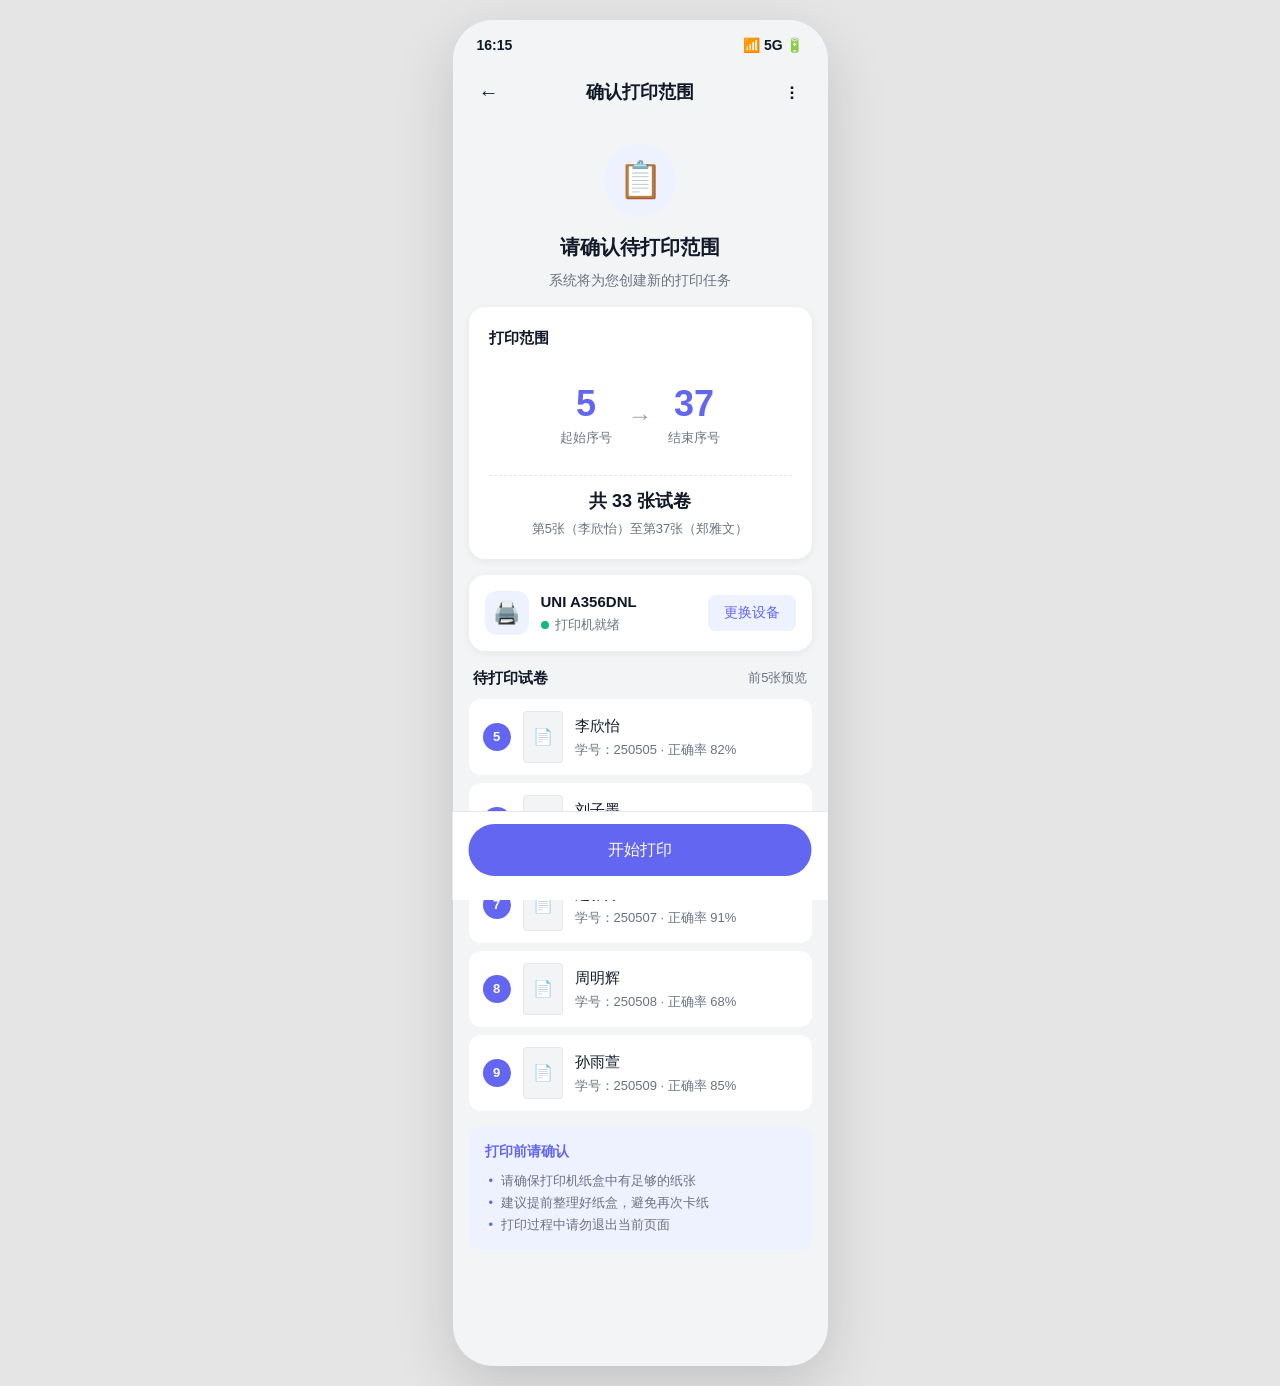
==== confirm-print.html @ 76f3d851 "Add paper jam prototype pages" ====
<!DOCTYPE html>
<html lang="zh-CN">
<head>
<meta charset="UTF-8">
<meta name="viewport" content="width=device-width, initial-scale=1.0, maximum-scale=1.0, user-scalable=no">
<title>确认打印范围</title>
<link rel="stylesheet" href="styles.css">
<style>
.confirm-header {
  padding: 24px 16px 16px;
  text-align: center;
}

.confirm-header__icon {
  width: 72px;
  height: 72px;
  background: var(--primary-fade);
  border-radius: 50%;
  display: flex;
  align-items: center;
  justify-content: center;
  margin: 0 auto 16px;
  font-size: 36px;
}

.confirm-header__title {
  font-size: 20px;
  font-weight: 600;
}

.confirm-header__desc {
  font-size: 14px;
  color: var(--text-secondary);
  margin-top: 8px;
}

/* 范围卡片 */
.range-card {
  margin: 0 16px 16px;
  background: white;
  border-radius: 16px;
  padding: 20px;
  box-shadow: 0 2px 8px rgba(0,0,0,0.06);
}

.range-card__title {
  font-size: 15px;
  font-weight: 600;
  margin-bottom: 16px;
}

.range-display {
  display: flex;
  align-items: center;
  justify-content: center;
  gap: 16px;
  padding: 20px 0;
}

.range-display__item {
  text-align: center;
}

.range-display__num {
  font-size: 36px;
  font-weight: 700;
  color: var(--primary);
  line-height: 1;
}

.range-display__label {
  font-size: 13px;
  color: var(--text-secondary);
  margin-top: 6px;
}

.range-display__arrow {
  font-size: 24px;
  color: var(--text-tertiary);
}

.range-display__total {
  text-align: center;
  padding-top: 12px;
  border-top: 1px dashed var(--border);
  margin-top: 8px;
}

.range-display__total-num {
  font-size: 18px;
  font-weight: 600;
  color: var(--text-primary);
}

.range-display__total-label {
  font-size: 13px;
  color: var(--text-secondary);
  margin-top: 4px;
}

/* 试卷列表预览 */
.preview-list {
  margin: 0 16px 16px;
}

.preview-list__header {
  display: flex;
  justify-content: space-between;
  align-items: center;
  padding: 0 4px 10px;
}

.preview-list__title {
  font-size: 15px;
  font-weight: 600;
}

.preview-list__count {
  font-size: 13px;
  color: var(--text-secondary);
}

.preview-item {
  display: flex;
  align-items: center;
  gap: 12px;
  padding: 12px 14px;
  background: white;
  border-radius: 12px;
  margin-bottom: 8px;
}

.preview-item__seq {
  width: 28px;
  height: 28px;
  border-radius: 50%;
  background: var(--primary);
  color: white;
  font-size: 13px;
  font-weight: 600;
  display: flex;
  align-items: center;
  justify-content: center;
  flex-shrink: 0;
}

.preview-item__preview {
  width: 40px;
  height: 52px;
  border-radius: 3px;
  background: var(--bg-page);
  display: flex;
  align-items: center;
  justify-content: center;
  font-size: 16px;
  border: 1px solid var(--border);
  flex-shrink: 0;
}

.preview-item__info {
  flex: 1;
}

.preview-item__name {
  font-size: 15px;
  font-weight: 500;
  color: var(--text-primary);
}

.preview-item__detail {
  font-size: 13px;
  color: var(--text-secondary);
  margin-top: 2px;
}

/* 提示信息 */
.tips-card {
  margin: 0 16px 16px;
  background: var(--primary-fade);
  border-radius: 12px;
  padding: 14px 16px;
}

.tips-card__title {
  font-size: 14px;
  font-weight: 600;
  color: var(--primary);
  margin-bottom: 8px;
}

.tips-card__item {
  font-size: 13px;
  color: var(--text-secondary);
  line-height: 1.7;
  padding-left: 16px;
  position: relative;
}

.tips-card__item::before {
  content: '•';
  position: absolute;
  left: 4px;
  color: var(--primary);
}

/* 设备信息 */
.device-card {
  margin: 0 16px 16px;
  background: white;
  border-radius: 16px;
  padding: 16px;
  display: flex;
  align-items: center;
  gap: 12px;
  box-shadow: 0 2px 8px rgba(0,0,0,0.06);
}

.device-card__icon {
  width: 44px;
  height: 44px;
  border-radius: 12px;
  background: var(--primary-fade);
  display: flex;
  align-items: center;
  justify-content: center;
  font-size: 22px;
  flex-shrink: 0;
}

.device-card__info {
  flex: 1;
}

.device-card__name {
  font-size: 15px;
  font-weight: 600;
}

.device-card__status {
  font-size: 13px;
  color: var(--text-secondary);
  margin-top: 2px;
  display: flex;
  align-items: center;
  gap: 6px;
}

.device-card__status-dot {
  width: 8px;
  height: 8px;
  border-radius: 50%;
  background: var(--success);
}
</style>
</head>
<body>

<div class="phone">
  <div class="status-bar">
    <span>16:15</span>
    <span>📶 5G 🔋</span>
  </div>

  <header class="app-bar">
    <button class="app-bar__back" onclick="history.back()">←</button>
    <h1 class="app-bar__title">确认打印范围</h1>
    <div class="app-bar__actions">
      <button class="app-bar__more">⋮</button>
    </div>
  </header>

  <!-- 头部确认区 -->
  <div class="confirm-header">
    <div class="confirm-header__icon">📋</div>
    <div class="confirm-header__title">请确认待打印范围</div>
    <div class="confirm-header__desc">系统将为您创建新的打印任务</div>
  </div>

  <!-- 打印范围卡片 -->
  <div class="range-card">
    <div class="range-card__title">打印范围</div>
    <div class="range-display">
      <div class="range-display__item">
        <div class="range-display__num">5</div>
        <div class="range-display__label">起始序号</div>
      </div>
      <div class="range-display__arrow">→</div>
      <div class="range-display__item">
        <div class="range-display__num">37</div>
        <div class="range-display__label">结束序号</div>
      </div>
    </div>
    <div class="range-display__total">
      <div class="range-display__total-num">共 33 张试卷</div>
      <div class="range-display__total-label">第5张（李欣怡）至第37张（郑雅文）</div>
    </div>
  </div>

  <!-- 设备信息 -->
  <div class="device-card">
    <div class="device-card__icon">🖨️</div>
    <div class="device-card__info">
      <div class="device-card__name">UNI A356DNL</div>
      <div class="device-card__status">
        <span class="device-card__status-dot"></span>
        打印机就绪
      </div>
    </div>
    <button class="btn btn--small" style="flex-shrink:0;">更换设备</button>
  </div>

  <!-- 试卷列表预览 -->
  <div class="preview-list">
    <div class="preview-list__header">
      <span class="preview-list__title">待打印试卷</span>
      <span class="preview-list__count">前5张预览</span>
    </div>

    <div class="preview-item">
      <div class="preview-item__seq">5</div>
      <div class="preview-item__preview">📄</div>
      <div class="preview-item__info">
        <div class="preview-item__name">李欣怡</div>
        <div class="preview-item__detail">学号：250505 · 正确率 82%</div>
      </div>
    </div>

    <div class="preview-item">
      <div class="preview-item__seq">6</div>
      <div class="preview-item__preview">📄</div>
      <div class="preview-item__info">
        <div class="preview-item__name">刘子墨</div>
        <div class="preview-item__detail">学号：250506 · 正确率 75%</div>
      </div>
    </div>

    <div class="preview-item">
      <div class="preview-item__seq">7</div>
      <div class="preview-item__preview">📄</div>
      <div class="preview-item__info">
        <div class="preview-item__name">赵雅婷</div>
        <div class="preview-item__detail">学号：250507 · 正确率 91%</div>
      </div>
    </div>

    <div class="preview-item">
      <div class="preview-item__seq">8</div>
      <div class="preview-item__preview">📄</div>
      <div class="preview-item__info">
        <div class="preview-item__name">周明辉</div>
        <div class="preview-item__detail">学号：250508 · 正确率 68%</div>
      </div>
    </div>

    <div class="preview-item">
      <div class="preview-item__seq">9</div>
      <div class="preview-item__preview">📄</div>
      <div class="preview-item__info">
        <div class="preview-item__name">孙雨萱</div>
        <div class="preview-item__detail">学号：250509 · 正确率 85%</div>
      </div>
    </div>
  </div>

  <!-- 提示信息 -->
  <div class="tips-card">
    <div class="tips-card__title">打印前请确认</div>
    <div class="tips-card__item">请确保打印机纸盒中有足够的纸张</div>
    <div class="tips-card__item">建议提前整理好纸盒，避免再次卡纸</div>
    <div class="tips-card__item">打印过程中请勿退出当前页面</div>
  </div>

  <!-- 底部操作 -->
  <div class="bottom-actions">
    <button class="btn btn--primary" onclick="showPrintDialog()">开始打印</button>
  </div>

  <!-- 弹窗：开始打印确认 -->
  <div id="printDialog" class="dialog-overlay" style="display:none;">
    <div class="dialog">
      <div class="dialog__content">
        <div class="dialog__icon dialog__icon--warning">🖨️</div>
        <div class="dialog__title">开始打印</div>
        <div class="dialog__desc">即将开始打印第 5 张至第 37 张，共 33 张试卷。<br><br>请确认打印机纸盒中纸张充足，打印过程中请勿退出当前页面。</div>
      </div>
      <div class="dialog__actions">
        <button class="dialog__btn dialog__btn--cancel" onclick="hideDialog()">取消</button>
        <button class="dialog__btn dialog__btn--confirm" onclick="startPrint()">确认打印</button>
      </div>
    </div>
  </div>
</div>

<script>
function showPrintDialog() {
  document.getElementById('printDialog').style.display = 'flex';
}
function hideDialog() {
  document.getElementById('printDialog').style.display = 'none';
}
function startPrint() {
  hideDialog();
  window.location.href = 'print-complete.html?type=printing';
}
</script>

</body>
</html>
---- styles.css ----
/* ============================================
   EduMate UI Design System — 卡纸兜底模块
   ============================================ */

:root {
  --primary: #6366F1;
  --primary-light: #818CF8;
  --primary-fade: #EEF2FF;
  --success: #10B981;
  --success-light: #D1FAE5;
  --warning: #F59E0B;
  --warning-light: #FFFBEB;
  --danger: #EF4444;
  --danger-light: #FEF2F2;
  --bg-page: #F3F4F6;
  --bg-card: #FFFFFF;
  --text-primary: #111827;
  --text-secondary: #6B7280;
  --text-tertiary: #9CA3AF;
  --border: #E5E7EB;
}

* { box-sizing: border-box; margin: 0; padding: 0; }

body {
  font-family: -apple-system, BlinkMacSystemFont, "PingFang SC", "Hiragino Sans GB", "Microsoft YaHei", sans-serif;
  font-size: 16px;
  line-height: 1.5;
  color: var(--text-primary);
  background: #e5e5e5;
  -webkit-font-smoothing: antialiased;
}

/* 手机模拟器 */
.phone {
  width: 375px;
  min-height: 812px;
  margin: 20px auto;
  background: var(--bg-page);
  position: relative;
  overflow: hidden;
  box-shadow: 0 20px 60px rgba(0,0,0,0.15);
  border-radius: 40px;
  padding-bottom: 100px;
}

/* 顶部状态栏模拟 */
.status-bar {
  height: 44px;
  background: var(--bg-page);
  display: flex;
  align-items: flex-end;
  justify-content: space-between;
  padding: 0 24px 8px;
  font-size: 14px;
  font-weight: 600;
}

/* App Bar */
.app-bar {
  display: flex;
  align-items: center;
  justify-content: space-between;
  height: 56px;
  padding: 0 16px;
  background: var(--bg-page);
  position: relative;
}

.app-bar__back, .app-bar__more {
  width: 40px; height: 40px;
  display: flex; align-items: center; justify-content: center;
  background: none; border: none;
  font-size: 20px; color: var(--text-primary);
  cursor: pointer; border-radius: 50%;
}

.app-bar__title {
  font-size: 18px; font-weight: 600;
  position: absolute; left: 50%; transform: translateX(-50%);
}

/* 步骤条 */
.step-bar {
  display: flex;
  align-items: flex-start;
  justify-content: space-between;
  padding: 16px;
  background: var(--bg-page);
}

.step {
  display: flex;
  flex-direction: column;
  align-items: center;
  gap: 8px;
  flex: 1;
  position: relative;
}

.step:not(:last-child)::after {
  content: '';
  position: absolute;
  top: 14px; right: -50%;
  width: 100%; height: 2px;
  background: var(--primary);
  z-index: 0;
}

.step--pending:not(:last-child)::after {
  background: var(--border);
}

.step__circle {
  width: 28px; height: 28px;
  border-radius: 50%;
  display: flex; align-items: center; justify-content: center;
  font-size: 12px; font-weight: 600;
  z-index: 1;
}

.step--completed .step__circle {
  background: var(--primary); color: white;
}

.step--current .step__circle {
  background: var(--primary); color: white;
}

.step--pending .step__circle {
  background: white; color: var(--text-tertiary);
  border: 2px solid var(--border);
}

.step__label {
  font-size: 12px;
  text-align: center;
}

.step--completed .step__label {
  color: var(--primary);
}

.step--current .step__label {
  color: var(--primary);
}

.step--pending .step__label {
  color: var(--text-tertiary);
}

/* 按钮 */
.btn {
  display: flex; align-items: center; justify-content: center;
  border: none; cursor: pointer;
  font-family: inherit; font-size: 16px; font-weight: 500;
  transition: all 0.15s;
  -webkit-tap-highlight-color: transparent;
}

.btn:active { transform: scale(0.97); }

.btn--primary {
  width: 100%; height: 52px;
  background: var(--primary); color: white;
  border-radius: 9999px;
}

.btn--secondary {
  width: 100%; height: 48px;
  background: white; color: var(--primary);
  border: 1px solid var(--primary);
  border-radius: 9999px;
}

.btn--ghost {
  height: 44px; padding: 0 16px;
  background: transparent; color: var(--primary);
  border-radius: 12px;
}

.btn--small {
  height: 36px; padding: 0 16px;
  background: var(--primary-fade); color: var(--primary);
  border-radius: 8px; font-size: 14px;
}

.btn:disabled {
  opacity: 0.5; cursor: not-allowed;
}

.btn:disabled:active { transform: none; }

/* 底部固定操作区 */
.bottom-actions {
  position: fixed;
  bottom: 0; left: 50%; transform: translateX(-50%);
  width: 375px;
  padding: 12px 16px 24px;
  background: white;
  border-top: 1px solid var(--border);
  z-index: 100;
}

/* 卡片 */
.card {
  background: var(--bg-card);
  border-radius: 16px;
  padding: 16px;
  box-shadow: 0 2px 8px rgba(0,0,0,0.06);
}

.card--banner {
  background: var(--warning-light);
  border: 1px solid #FCD34D;
  border-radius: 12px;
  box-shadow: none;
}

.card--danger {
  background: var(--danger-light);
  border: 1px solid #FECACA;
  border-radius: 12px;
  box-shadow: none;
}

/* 标签 */
.tag {
  display: inline-flex; align-items: center;
  padding: 4px 8px; font-size: 12px; font-weight: 500;
  border-radius: 4px;
}

.tag--success { background: var(--success-light); color: var(--success); }

.tag--primary { background: var(--primary-fade); color: var(--primary); }

.tag--danger { background: var(--danger-light); color: var(--danger); }

/* 提示横幅 */
.banner {
  padding: 12px 16px;
  border-radius: 12px;
  display: flex;
  gap: 8px;
  align-items: flex-start;
}

.banner__icon {
  font-size: 20px;
  flex-shrink: 0;
}

.banner__text {
  font-size: 14px;
  line-height: 1.5;
  color: var(--text-primary);
}

.banner--warning {
  background: var(--warning-light);
  border: 1px solid #FCD34D;
}

.banner--danger {
  background: var(--danger-light);
  border: 1px solid #FECACA;
}

/* 列表项 */
.list-item {
  display: flex; align-items: center; gap: 12px;
  padding: 16px;
  background: white;
  border-radius: 16px;
}

.list-item__checkbox {
  width: 22px; height: 22px;
  border: 2px solid var(--border);
  border-radius: 50%;
  display: flex; align-items: center; justify-content: center;
  flex-shrink: 0;
  cursor: pointer;
  transition: all 0.15s;
}

.list-item__checkbox--checked {
  background: var(--primary);
  border-color: var(--primary);
  color: white;
}

.list-item__content { flex: 1; min-width: 0; }

.list-item__title {
  font-size: 16px; font-weight: 600;
  color: var(--text-primary);
}

.list-item__meta {
  font-size: 14px; color: var(--text-secondary);
  margin-top: 2px;
}

/* 弹窗遮罩 */
.dialog-overlay {
  position: fixed;
  top: 0; left: 0; right: 0; bottom: 0;
  background: rgba(0,0,0,0.5);
  display: flex;
  align-items: center;
  justify-content: center;
  z-index: 200;
  padding: 24px;
}

.dialog {
  background: white;
  border-radius: 20px;
  width: 100%;
  max-width: 295px;
  overflow: hidden;
  animation: dialogIn 0.25s ease;
}

@keyframes dialogIn {
  from { opacity: 0; transform: scale(0.95); }
  to { opacity: 1; transform: scale(1); }
}

.dialog__content {
  padding: 24px 20px 20px;
  text-align: center;
}

.dialog__icon {
  width: 56px; height: 56px;
  margin: 0 auto 16px;
  border-radius: 50%;
  display: flex; align-items: center; justify-content: center;
  font-size: 28px;
}

.dialog__icon--danger {
  background: var(--danger-light);
}

.dialog__icon--warning {
  background: var(--warning-light);
}

.dialog__icon--success {
  background: var(--success-light);
}

.dialog__title {
  font-size: 18px;
  font-weight: 600;
  color: var(--text-primary);
  margin-bottom: 8px;
}

.dialog__desc {
  font-size: 14px;
  color: var(--text-secondary);
  line-height: 1.6;
}

.dialog__actions {
  display: flex;
  border-top: 1px solid var(--border);
}

.dialog__btn {
  flex: 1;
  height: 52px;
  background: none;
  border: none;
  font-family: inherit;
  font-size: 16px;
  cursor: pointer;
  transition: background 0.15s;
}

.dialog__btn--cancel {
  color: var(--text-secondary);
  border-right: 1px solid var(--border);
}

.dialog__btn--confirm {
  color: var(--primary);
  font-weight: 600;
}

.dialog__btn--danger {
  color: var(--danger);
  font-weight: 600;
}

.dialog__btn--single {
  color: var(--primary);
  font-weight: 600;
}

.dialog__btn:active {
  background: var(--bg-page);
}

/* 全宽按钮组 */
.btn-group {
  display: flex;
  gap: 12px;
}

.btn-group .btn {
  flex: 1;
}

/* 空状态 */
.empty-state {
  display: flex;
  flex-direction: column;
  align-items: center;
  justify-content: center;
  padding: 48px 16px;
  text-align: center;
}

.empty-state__icon {
  width: 120px; height: 120px;
  margin-bottom: 16px;
}

.empty-state__title {
  font-size: 18px;
  font-weight: 600;
  color: var(--text-primary);
}

.empty-state__desc {
  font-size: 14px;
  color: var(--text-secondary);
  margin-top: 8px;
  line-height: 1.6;
}

/* 工具类 */
.px-4 { padding-left: 16px; padding-right: 16px; }
.py-4 { padding-top: 16px; padding-bottom: 16px; }
.mt-2 { margin-top: 8px; }
.mt-4 { margin-top: 16px; }
.mt-6 { margin-top: 24px; }
.mb-4 { margin-bottom: 16px; }
.gap-3 { gap: 12px; }
.flex { display: flex; }
.flex-col { flex-direction: column; }
.items-center { align-items: center; }
.justify-between { justify-content: space-between; }
.flex-1 { flex: 1; }
.text-center { text-align: center; }
.text-primary { color: var(--primary); }
.text-success { color: var(--success); }
.text-danger { color: var(--danger); }
.text-secondary { color: var(--text-secondary); }
.font-semibold { font-weight: 600; }
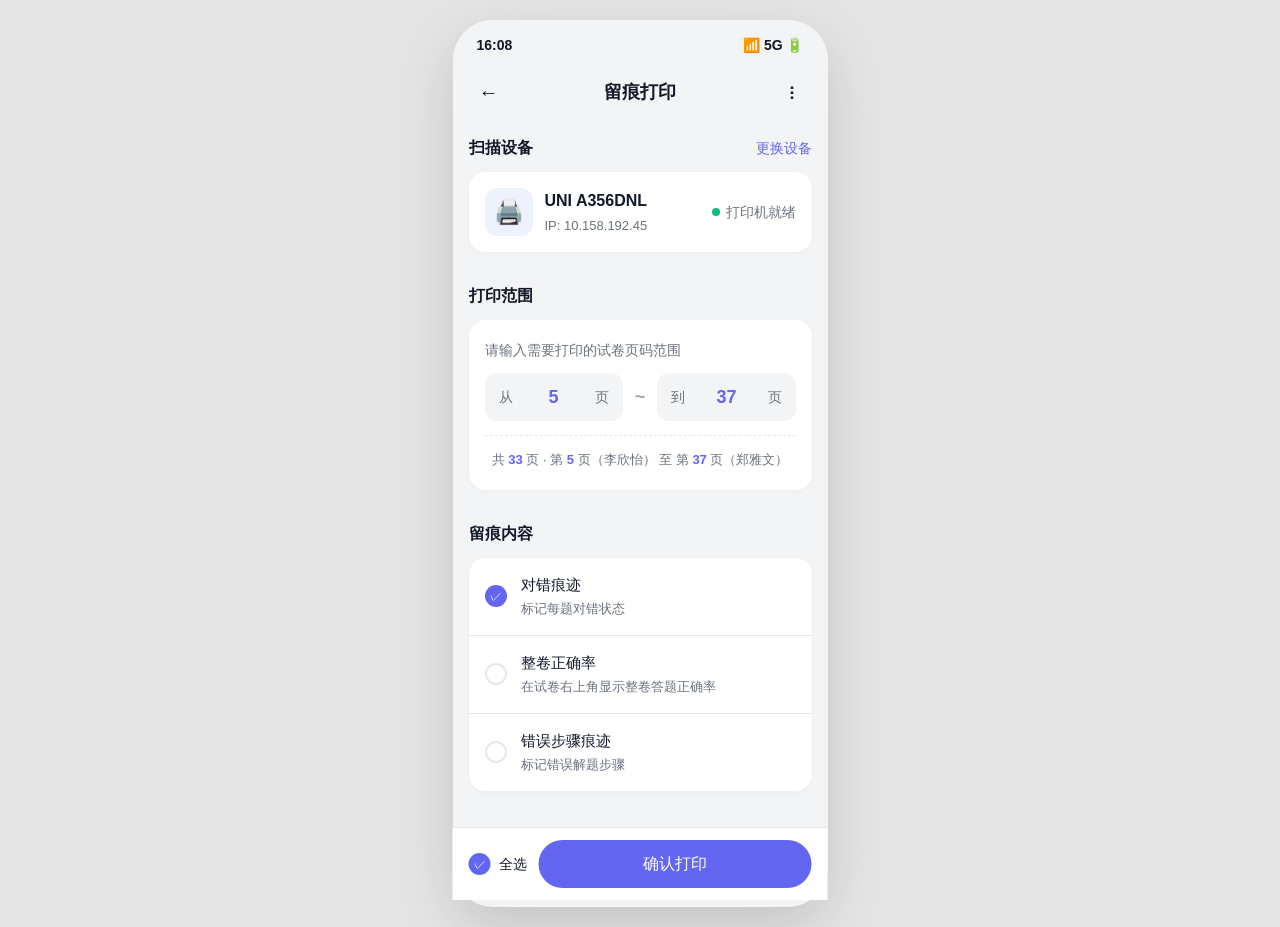
==== commit e5de408e: "续打确认页面改为留痕打印风格，新增可编辑的打印范围输入" ====
--- a/confirm-print.html
+++ b/confirm-print.html
@@ -3,207 +3,28 @@
 <head>
 <meta charset="UTF-8">
 <meta name="viewport" content="width=device-width, initial-scale=1.0, maximum-scale=1.0, user-scalable=no">
-<title>确认打印范围</title>
+<title>留痕打印</title>
 <link rel="stylesheet" href="styles.css">
 <style>
-.confirm-header {
-  padding: 24px 16px 16px;
-  text-align: center;
-}
-
-.confirm-header__icon {
-  width: 72px;
-  height: 72px;
-  background: var(--primary-fade);
-  border-radius: 50%;
-  display: flex;
-  align-items: center;
-  justify-content: center;
-  margin: 0 auto 16px;
-  font-size: 36px;
-}
-
-.confirm-header__title {
-  font-size: 20px;
-  font-weight: 600;
-}
-
-.confirm-header__desc {
+/* ===== 扫描设备 ===== */
+.device-section__header {
+  display: flex;
+  justify-content: space-between;
+  align-items: center;
+  padding: 16px 16px 12px;
+}
+
+.device-section__title {
+  font-size: 16px;
+  font-weight: 600;
+}
+
+.device-section__action {
   font-size: 14px;
-  color: var(--text-secondary);
-  margin-top: 8px;
-}
-
-/* 范围卡片 */
-.range-card {
-  margin: 0 16px 16px;
-  background: white;
-  border-radius: 16px;
-  padding: 20px;
-  box-shadow: 0 2px 8px rgba(0,0,0,0.06);
-}
-
-.range-card__title {
-  font-size: 15px;
-  font-weight: 600;
-  margin-bottom: 16px;
-}
-
-.range-display {
-  display: flex;
-  align-items: center;
-  justify-content: center;
-  gap: 16px;
-  padding: 20px 0;
-}
-
-.range-display__item {
-  text-align: center;
-}
-
-.range-display__num {
-  font-size: 36px;
-  font-weight: 700;
   color: var(--primary);
-  line-height: 1;
-}
-
-.range-display__label {
-  font-size: 13px;
-  color: var(--text-secondary);
-  margin-top: 6px;
-}
-
-.range-display__arrow {
-  font-size: 24px;
-  color: var(--text-tertiary);
-}
-
-.range-display__total {
-  text-align: center;
-  padding-top: 12px;
-  border-top: 1px dashed var(--border);
-  margin-top: 8px;
-}
-
-.range-display__total-num {
-  font-size: 18px;
-  font-weight: 600;
-  color: var(--text-primary);
-}
-
-.range-display__total-label {
-  font-size: 13px;
-  color: var(--text-secondary);
-  margin-top: 4px;
-}
-
-/* 试卷列表预览 */
-.preview-list {
-  margin: 0 16px 16px;
-}
-
-.preview-list__header {
-  display: flex;
-  justify-content: space-between;
-  align-items: center;
-  padding: 0 4px 10px;
-}
-
-.preview-list__title {
-  font-size: 15px;
-  font-weight: 600;
-}
-
-.preview-list__count {
-  font-size: 13px;
-  color: var(--text-secondary);
-}
-
-.preview-item {
-  display: flex;
-  align-items: center;
-  gap: 12px;
-  padding: 12px 14px;
-  background: white;
-  border-radius: 12px;
-  margin-bottom: 8px;
-}
-
-.preview-item__seq {
-  width: 28px;
-  height: 28px;
-  border-radius: 50%;
-  background: var(--primary);
-  color: white;
-  font-size: 13px;
-  font-weight: 600;
-  display: flex;
-  align-items: center;
-  justify-content: center;
-  flex-shrink: 0;
-}
-
-.preview-item__preview {
-  width: 40px;
-  height: 52px;
-  border-radius: 3px;
-  background: var(--bg-page);
-  display: flex;
-  align-items: center;
-  justify-content: center;
-  font-size: 16px;
-  border: 1px solid var(--border);
-  flex-shrink: 0;
-}
-
-.preview-item__info {
-  flex: 1;
-}
-
-.preview-item__name {
-  font-size: 15px;
   font-weight: 500;
-  color: var(--text-primary);
-}
-
-.preview-item__detail {
-  font-size: 13px;
-  color: var(--text-secondary);
-  margin-top: 2px;
-}
-
-/* 提示信息 */
-.tips-card {
-  margin: 0 16px 16px;
-  background: var(--primary-fade);
-  border-radius: 12px;
-  padding: 14px 16px;
-}
-
-.tips-card__title {
-  font-size: 14px;
-  font-weight: 600;
-  color: var(--primary);
-  margin-bottom: 8px;
-}
-
-.tips-card__item {
-  font-size: 13px;
-  color: var(--text-secondary);
-  line-height: 1.7;
-  padding-left: 16px;
-  position: relative;
-}
-
-.tips-card__item::before {
-  content: '•';
-  position: absolute;
-  left: 4px;
-  color: var(--primary);
-}
-
-/* 设备信息 */
+}
+
 .device-card {
   margin: 0 16px 16px;
   background: white;
@@ -212,34 +33,38 @@
   display: flex;
   align-items: center;
   gap: 12px;
-  box-shadow: 0 2px 8px rgba(0,0,0,0.06);
+  box-shadow: 0 1px 4px rgba(0,0,0,0.04);
 }
 
 .device-card__icon {
-  width: 44px;
-  height: 44px;
+  width: 48px;
+  height: 48px;
   border-radius: 12px;
   background: var(--primary-fade);
   display: flex;
   align-items: center;
   justify-content: center;
-  font-size: 22px;
+  font-size: 24px;
   flex-shrink: 0;
 }
 
-.device-card__info {
-  flex: 1;
-}
+.device-card__info { flex: 1; }
 
 .device-card__name {
-  font-size: 15px;
-  font-weight: 600;
+  font-size: 16px;
+  font-weight: 600;
+  color: var(--text-primary);
+}
+
+.device-card__ip {
+  font-size: 13px;
+  color: var(--text-secondary);
+  margin-top: 3px;
 }
 
 .device-card__status {
-  font-size: 13px;
-  color: var(--text-secondary);
-  margin-top: 2px;
+  font-size: 14px;
+  color: var(--text-secondary);
   display: flex;
   align-items: center;
   gap: 6px;
@@ -251,156 +76,370 @@
   border-radius: 50%;
   background: var(--success);
 }
+
+/* ===== 打印范围 ===== */
+.range-section__title {
+  font-size: 16px;
+  font-weight: 600;
+  padding: 16px 16px 12px;
+}
+
+.range-card {
+  margin: 0 16px 16px;
+  background: white;
+  border-radius: 16px;
+  padding: 20px 16px;
+  box-shadow: 0 1px 4px rgba(0,0,0,0.04);
+}
+
+.range-card__label {
+  font-size: 14px;
+  color: var(--text-secondary);
+  margin-bottom: 12px;
+}
+
+.range-inputs {
+  display: flex;
+  align-items: center;
+  gap: 12px;
+}
+
+.range-input-wrap {
+  flex: 1;
+  display: flex;
+  align-items: center;
+  gap: 8px;
+  background: var(--bg-page);
+  border-radius: 12px;
+  padding: 0 14px;
+  height: 48px;
+}
+
+.range-input-wrap__label {
+  font-size: 14px;
+  color: var(--text-secondary);
+  white-space: nowrap;
+}
+
+.range-input {
+  flex: 1;
+  border: none;
+  background: transparent;
+  font-size: 18px;
+  font-weight: 700;
+  color: var(--primary);
+  text-align: center;
+  width: 60px;
+  outline: none;
+  -moz-appearance: textfield;
+}
+
+.range-input::-webkit-outer-spin-button,
+.range-input::-webkit-inner-spin-button {
+  -webkit-appearance: none;
+  margin: 0;
+}
+
+.range-input::placeholder {
+  color: var(--text-tertiary);
+  font-weight: 400;
+}
+
+.range-divider {
+  font-size: 18px;
+  font-weight: 600;
+  color: var(--text-tertiary);
+}
+
+.range-summary {
+  margin-top: 14px;
+  padding-top: 14px;
+  border-top: 1px dashed var(--border);
+  font-size: 13px;
+  color: var(--text-secondary);
+  text-align: center;
+}
+
+.range-summary strong {
+  color: var(--primary);
+  font-weight: 600;
+}
+
+/* ===== 留痕内容 ===== */
+.content-section__title {
+  font-size: 16px;
+  font-weight: 600;
+  padding: 16px 16px 12px;
+}
+
+.content-list {
+  margin: 0 16px 16px;
+  background: white;
+  border-radius: 16px;
+  overflow: hidden;
+  box-shadow: 0 1px 4px rgba(0,0,0,0.04);
+}
+
+.content-item {
+  display: flex;
+  align-items: center;
+  gap: 14px;
+  padding: 16px;
+  border-bottom: 1px solid var(--border);
+  cursor: pointer;
+  -webkit-tap-highlight-color: transparent;
+}
+
+.content-item:last-child { border-bottom: none; }
+
+.content-item__check {
+  width: 22px;
+  height: 22px;
+  border-radius: 50%;
+  border: 2px solid var(--border);
+  display: flex;
+  align-items: center;
+  justify-content: center;
+  font-size: 12px;
+  color: transparent;
+  flex-shrink: 0;
+  transition: all 0.15s;
+}
+
+.content-item--checked .content-item__check {
+  background: var(--primary);
+  border-color: var(--primary);
+  color: white;
+}
+
+.content-item__info { flex: 1; }
+
+.content-item__title {
+  font-size: 15px;
+  font-weight: 500;
+  color: var(--text-primary);
+}
+
+.content-item__desc {
+  font-size: 13px;
+  color: var(--text-secondary);
+  margin-top: 3px;
+}
+
+/* ===== 底部操作栏 ===== */
+.bottom-bar {
+  position: fixed;
+  bottom: 0;
+  left: 50%;
+  transform: translateX(-50%);
+  width: 375px;
+  padding: 12px 16px calc(12px + env(safe-area-inset-bottom));
+  background: white;
+  border-top: 1px solid var(--border);
+  display: flex;
+  align-items: center;
+  gap: 12px;
+  z-index: 100;
+}
+
+.bottom-bar__select-all {
+  display: flex;
+  align-items: center;
+  gap: 8px;
+  cursor: pointer;
+  flex-shrink: 0;
+}
+
+.bottom-bar__check {
+  width: 22px;
+  height: 22px;
+  border-radius: 50%;
+  border: 2px solid var(--border);
+  display: flex;
+  align-items: center;
+  justify-content: center;
+  font-size: 12px;
+  color: transparent;
+  transition: all 0.15s;
+}
+
+.bottom-bar__check--checked {
+  background: var(--primary);
+  border-color: var(--primary);
+  color: white;
+}
+
+.bottom-bar__text {
+  font-size: 14px;
+  font-weight: 500;
+}
+
+.bottom-bar__btn {
+  flex: 1;
+  height: 48px;
+  background: var(--primary);
+  color: white;
+  border: none;
+  border-radius: 9999px;
+  font-size: 16px;
+  font-weight: 500;
+  cursor: pointer;
+  transition: all 0.15s;
+}
+
+.bottom-bar__btn:active {
+  transform: scale(0.97);
+  background: var(--primary-600);
+}
+
+.bottom-bar__btn:disabled {
+  opacity: 0.5;
+  cursor: not-allowed;
+}
+
+.bottom-bar__btn:disabled:active {
+  transform: none;
+}
 </style>
 </head>
 <body>
 
 <div class="phone">
   <div class="status-bar">
-    <span>16:15</span>
+    <span>16:08</span>
     <span>📶 5G 🔋</span>
   </div>
 
   <header class="app-bar">
     <button class="app-bar__back" onclick="history.back()">←</button>
-    <h1 class="app-bar__title">确认打印范围</h1>
+    <h1 class="app-bar__title">留痕打印</h1>
     <div class="app-bar__actions">
       <button class="app-bar__more">⋮</button>
     </div>
   </header>
 
-  <!-- 头部确认区 -->
-  <div class="confirm-header">
-    <div class="confirm-header__icon">📋</div>
-    <div class="confirm-header__title">请确认待打印范围</div>
-    <div class="confirm-header__desc">系统将为您创建新的打印任务</div>
-  </div>
-
-  <!-- 打印范围卡片 -->
-  <div class="range-card">
-    <div class="range-card__title">打印范围</div>
-    <div class="range-display">
-      <div class="range-display__item">
-        <div class="range-display__num">5</div>
-        <div class="range-display__label">起始序号</div>
-      </div>
-      <div class="range-display__arrow">→</div>
-      <div class="range-display__item">
-        <div class="range-display__num">37</div>
-        <div class="range-display__label">结束序号</div>
-      </div>
-    </div>
-    <div class="range-display__total">
-      <div class="range-display__total-num">共 33 张试卷</div>
-      <div class="range-display__total-label">第5张（李欣怡）至第37张（郑雅文）</div>
-    </div>
-  </div>
-
-  <!-- 设备信息 -->
+  <!-- 扫描设备 -->
+  <div class="device-section__header">
+    <span class="device-section__title">扫描设备</span>
+    <span class="device-section__action">更换设备</span>
+  </div>
   <div class="device-card">
     <div class="device-card__icon">🖨️</div>
     <div class="device-card__info">
       <div class="device-card__name">UNI A356DNL</div>
-      <div class="device-card__status">
-        <span class="device-card__status-dot"></span>
-        打印机就绪
+      <div class="device-card__ip">IP: 10.158.192.45</div>
+    </div>
+    <div class="device-card__status">
+      <span class="device-card__status-dot"></span>
+      打印机就绪
+    </div>
+  </div>
+
+  <!-- 打印范围 -->
+  <div class="range-section__title">打印范围</div>
+  <div class="range-card">
+    <div class="range-card__label">请输入需要打印的试卷页码范围</div>
+    <div class="range-inputs">
+      <div class="range-input-wrap">
+        <span class="range-input-wrap__label">从</span>
+        <input type="number" class="range-input" id="startPage" value="5" min="1" max="37">
+        <span class="range-input-wrap__label">页</span>
       </div>
-    </div>
-    <button class="btn btn--small" style="flex-shrink:0;">更换设备</button>
-  </div>
-
-  <!-- 试卷列表预览 -->
-  <div class="preview-list">
-    <div class="preview-list__header">
-      <span class="preview-list__title">待打印试卷</span>
-      <span class="preview-list__count">前5张预览</span>
-    </div>
-
-    <div class="preview-item">
-      <div class="preview-item__seq">5</div>
-      <div class="preview-item__preview">📄</div>
-      <div class="preview-item__info">
-        <div class="preview-item__name">李欣怡</div>
-        <div class="preview-item__detail">学号：250505 · 正确率 82%</div>
+      <span class="range-divider">~</span>
+      <div class="range-input-wrap">
+        <span class="range-input-wrap__label">到</span>
+        <input type="number" class="range-input" id="endPage" value="37" min="1" max="37">
+        <span class="range-input-wrap__label">页</span>
       </div>
     </div>
-
-    <div class="preview-item">
-      <div class="preview-item__seq">6</div>
-      <div class="preview-item__preview">📄</div>
-      <div class="preview-item__info">
-        <div class="preview-item__name">刘子墨</div>
-        <div class="preview-item__detail">学号：250506 · 正确率 75%</div>
+    <div class="range-summary">
+      共 <strong id="totalPages">33</strong> 页 · 第 <strong>5</strong> 页（李欣怡） 至 第 <strong>37</strong> 页（郑雅文）
+    </div>
+  </div>
+
+  <!-- 留痕内容 -->
+  <div class="content-section__title">留痕内容</div>
+  <div class="content-list">
+    <div class="content-item content-item--checked" onclick="toggleItem(this)">
+      <div class="content-item__check">✓</div>
+      <div class="content-item__info">
+        <div class="content-item__title">对错痕迹</div>
+        <div class="content-item__desc">标记每题对错状态</div>
       </div>
     </div>
-
-    <div class="preview-item">
-      <div class="preview-item__seq">7</div>
-      <div class="preview-item__preview">📄</div>
-      <div class="preview-item__info">
-        <div class="preview-item__name">赵雅婷</div>
-        <div class="preview-item__detail">学号：250507 · 正确率 91%</div>
+    <div class="content-item" onclick="toggleItem(this)">
+      <div class="content-item__check"></div>
+      <div class="content-item__info">
+        <div class="content-item__title">整卷正确率</div>
+        <div class="content-item__desc">在试卷右上角显示整卷答题正确率</div>
       </div>
     </div>
-
-    <div class="preview-item">
-      <div class="preview-item__seq">8</div>
-      <div class="preview-item__preview">📄</div>
-      <div class="preview-item__info">
-        <div class="preview-item__name">周明辉</div>
-        <div class="preview-item__detail">学号：250508 · 正确率 68%</div>
+    <div class="content-item" onclick="toggleItem(this)">
+      <div class="content-item__check"></div>
+      <div class="content-item__info">
+        <div class="content-item__title">错误步骤痕迹</div>
+        <div class="content-item__desc">标记错误解题步骤</div>
       </div>
     </div>
-
-    <div class="preview-item">
-      <div class="preview-item__seq">9</div>
-      <div class="preview-item__preview">📄</div>
-      <div class="preview-item__info">
-        <div class="preview-item__name">孙雨萱</div>
-        <div class="preview-item__detail">学号：250509 · 正确率 85%</div>
-      </div>
-    </div>
-  </div>
-
-  <!-- 提示信息 -->
-  <div class="tips-card">
-    <div class="tips-card__title">打印前请确认</div>
-    <div class="tips-card__item">请确保打印机纸盒中有足够的纸张</div>
-    <div class="tips-card__item">建议提前整理好纸盒，避免再次卡纸</div>
-    <div class="tips-card__item">打印过程中请勿退出当前页面</div>
-  </div>
-
-  <!-- 底部操作 -->
-  <div class="bottom-actions">
-    <button class="btn btn--primary" onclick="showPrintDialog()">开始打印</button>
-  </div>
-
-  <!-- 弹窗：开始打印确认 -->
-  <div id="printDialog" class="dialog-overlay" style="display:none;">
-    <div class="dialog">
-      <div class="dialog__content">
-        <div class="dialog__icon dialog__icon--warning">🖨️</div>
-        <div class="dialog__title">开始打印</div>
-        <div class="dialog__desc">即将开始打印第 5 张至第 37 张，共 33 张试卷。<br><br>请确认打印机纸盒中纸张充足，打印过程中请勿退出当前页面。</div>
-      </div>
-      <div class="dialog__actions">
-        <button class="dialog__btn dialog__btn--cancel" onclick="hideDialog()">取消</button>
-        <button class="dialog__btn dialog__btn--confirm" onclick="startPrint()">确认打印</button>
-      </div>
-    </div>
+  </div>
+
+  <!-- 底部操作栏 -->
+  <div class="bottom-bar">
+    <div class="bottom-bar__select-all" onclick="toggleSelectAll()">
+      <div class="bottom-bar__check bottom-bar__check--checked" id="selectAllCheck">✓</div>
+      <span class="bottom-bar__text">全选</span>
+    </div>
+    <button class="bottom-bar__btn" onclick="startPrint()">确认打印</button>
   </div>
 </div>
 
 <script>
-function showPrintDialog() {
-  document.getElementById('printDialog').style.display = 'flex';
-}
-function hideDialog() {
-  document.getElementById('printDialog').style.display = 'none';
-}
+function toggleItem(el) {
+  el.classList.toggle('content-item--checked');
+  updateSelectAll();
+}
+
+function toggleSelectAll() {
+  const items = document.querySelectorAll('.content-item');
+  const allChecked = Array.from(items).every(i => i.classList.contains('content-item--checked'));
+  items.forEach(item => {
+    if (allChecked) {
+      item.classList.remove('content-item--checked');
+    } else {
+      item.classList.add('content-item--checked');
+    }
+  });
+  updateSelectAll();
+}
+
+function updateSelectAll() {
+  const items = document.querySelectorAll('.content-item');
+  const allChecked = Array.from(items).every(i => i.classList.contains('content-item--checked'));
+  const check = document.getElementById('selectAllCheck');
+  if (allChecked) {
+    check.classList.add('bottom-bar__check--checked');
+    check.textContent = '✓';
+  } else {
+    check.classList.remove('bottom-bar__check--checked');
+    check.textContent = '';
+  }
+}
+
+// 打印范围输入监听
+function updateRange() {
+  const start = parseInt(document.getElementById('startPage').value) || 1;
+  const end = parseInt(document.getElementById('endPage').value) || 37;
+  const total = Math.max(0, end - start + 1);
+  document.getElementById('totalPages').textContent = total;
+}
+
+document.getElementById('startPage').addEventListener('input', updateRange);
+document.getElementById('endPage').addEventListener('input', updateRange);
+
 function startPrint() {
-  hideDialog();
-  window.location.href = 'print-complete.html?type=printing';
+  const start = document.getElementById('startPage').value;
+  const end = document.getElementById('endPage').value;
+  alert(`开始打印第 ${start} 页到第 ${end} 页`);
 }
 </script>
 
